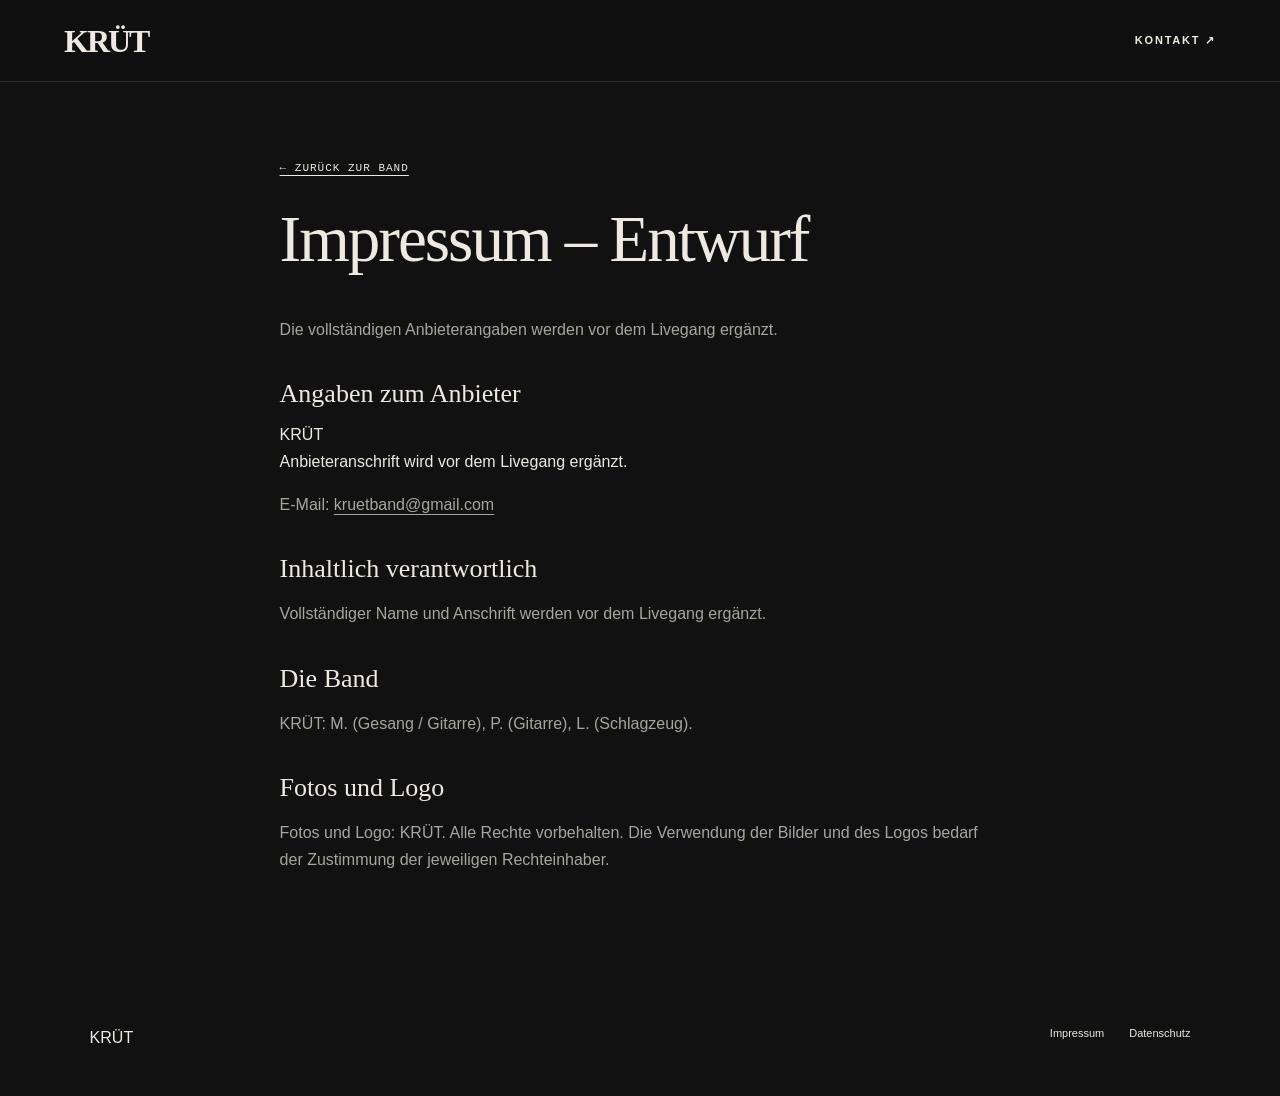
==== site/impressum.html @ bb8f028b "Build responsive KRÜT band website and prepare GitHub Pages [skip pages]" ====
<!doctype html>
<html lang="de">
<head>
<meta charset="utf-8">
<meta name="viewport" content="width=device-width,initial-scale=1">
<title>Impressum — KRÜT</title>
<meta name="robots" content="noindex">
<link rel="icon" href="assets/favicon.svg" type="image/svg+xml">
<link rel="stylesheet" href="styles.css">
</head>
<body>
<a class="skip" href="#inhalt">Zum Inhalt springen</a>
<header class="header">
<a class="wordmark" href="index.html">KRÜT</a>
<nav aria-label="Hauptnavigation">
<a href="index.html#kontakt">Kontakt ↗</a>
</nav>
</header>
<main class="section legal" id="inhalt">
<a class="back" href="index.html">← Zurück zur Band</a>
<h1>Impressum – Entwurf</h1>
<p>Die vollständigen Anbieterangaben werden vor dem Livegang ergänzt.</p>
<h2>Angaben zum Anbieter</h2>
<address>KRÜT<br>Anbieteranschrift wird vor dem Livegang ergänzt.</address>
<p>E-Mail: <a href="mailto:kruetband@gmail.com">kruetband@gmail.com</a>
</p>
<h2>Inhaltlich verantwortlich</h2>
<p>Vollständiger Name und Anschrift werden vor dem Livegang ergänzt.</p>
<h2>Die Band</h2>
<p>KRÜT: M. (Gesang / Gitarre), P. (Gitarre), L. (Schlagzeug).</p>
<h2>Fotos und Logo</h2>
<p>Fotos und Logo: KRÜT. Alle Rechte vorbehalten. Die Verwendung der Bilder und des Logos bedarf der Zustimmung der jeweiligen Rechteinhaber.</p>
</main>
<footer>
<a href="index.html">KRÜT</a>
<nav aria-label="Rechtliches">
<a href="impressum.html">Impressum</a>
<a href="datenschutz.html">Datenschutz</a>
</nav>
</footer>
</body>
</html>
---- site/styles.css ----
@charset "UTF-8";
  
:root {
  color-scheme:dark;
  --bg:#101110;
  --ink:#eeeae1;
  --muted:#a5a79f;
  --line:#363a34;
  --accent:#c3b396;
  --red:#c5764d}
* {
  box-sizing:border-box}
html {
  scroll-behavior:smooth;
  scroll-padding-top:100px}
body {
  margin:0;
  background:var(--bg);
  color:var(--ink);
  font:16px/1.7 Arial,Helvetica,sans-serif}
a {
  color:inherit;
  text-decoration:none}
button,a {
  -webkit-tap-highlight-color:transparent}
a:focus-visible {
  outline:2px solid var(--accent);
  outline-offset:7px}
img {
  display:block;
  max-width:100%;
  height:auto}
::selection {
  background:#c3b396;
  color:#101110}
.skip {
  position:fixed;
  top:-100px;
  left:20px;
  padding:12px;
  background:var(--ink);
  color:var(--bg);
  z-index:100}
.skip:focus {
  top:10px}
.header {
  position:sticky;
  top:0;
  z-index:10;
  height:82px;
  padding:0 5%;
  display:flex;
  align-items:center;
  justify-content:space-between;
  gap:24px;
  border-bottom:1px solid #ffffff1c;
  background:#101110f5}
.wordmark {
  font-family:Georgia,serif;
  font-weight:bold;
  font-size:32px;
  letter-spacing:-2px;
  line-height:1}
.wordmark span {
  font:16px monospace;
  color:var(--red);
  margin-left:12px}
.header nav {
  display:flex;
  gap:34px;
  font-size:11px;
  letter-spacing:1.8px;
  text-transform:uppercase;
  font-weight:bold}
.header a:hover,.text-link:hover,footer a:hover {
  color:var(--accent)}
.hero {
  height:min(850px,calc(100svh - 82px));
  min-height:650px;
  position:relative;
  isolation:isolate;
  overflow:hidden;
  background:#080a09}
.hero-photo {
  position:absolute;
  inset:0;
  width:100%;
  height:100%;
  object-fit:cover;
  object-position:67% 42%;
  z-index:-3}
.hero-shade {
  position:absolute;
  inset:0;
  background:linear-gradient(90deg,rgba(5,8,7,.92) 0%,rgba(5,8,7,.75) 28%,rgba(5,8,7,.12) 70%),linear-gradient(0deg,#101110 0%,transparent 35%);
  z-index:-2}
.hero-content {
  margin-left:7%;
  padding-top:45px;
  width:570px;
  max-width:85%}
.eyebrow,.section-label,.hero-foot,.status {
  font:11px/1.6 'Courier New',monospace;
  letter-spacing:2px;
  text-transform:uppercase}
.eyebrow {
  color:var(--accent);
  display:flex;
  align-items:center;
  gap:12px}
.ember {
  width:5px;
  height:5px;
  background:var(--red);
  box-shadow:0 0 15px #dc6538}
.hero h1 {
  margin:14px 0 0;
  width:310px}
.hero-logo {
  width:100%;
  mix-blend-mode:screen}
.hero-line {
  font-family:Georgia,serif;
  font-size:clamp(25px,3vw,40px);
  line-height:1.2;
  margin:12px 0 30px;
  letter-spacing:-1px}
.actions {
  display:flex;
  flex-wrap:wrap;
  gap:12px}
.button {
  display:inline-flex;
  gap:24px;
  align-items:center;
  justify-content:space-between;
  padding:13px 20px;
  background:var(--ink);
  border:1px solid var(--ink);
  color:#101110;
  font-size:12px;
  font-weight:bold;
  transition:background .2s,color .2s}
.button:hover {
  background:var(--accent);
  border-color:var(--accent)}
.button.ghost {
  background:#10111070;
  color:var(--ink);
  border-color:#777971}
.button.ghost:hover {
  border-color:var(--ink);
  background:#232820}
.hero-foot {
  position:absolute;
  bottom:24px;
  left:7%;
  right:7%;
  display:flex;
  justify-content:space-between;
  gap:24px;
  color:var(--muted);
  letter-spacing:1px;
  font-size:10px}
.hero-foot a {
  color:var(--ink)}
.hero-foot a span {
  margin-left:18px}
.section {
  padding:70px 7% 90px;
  scroll-margin-top:10px}
.section-label {
  display:flex;
  justify-content:space-between;
  gap:24px;
  color:var(--muted);
  padding-bottom:24px;
  border-top:1px solid var(--line);
  padding-top:18px;
  font-size:10px;
  letter-spacing:1.4px}
.about {
  padding-top:65px}
.about-grid,.live-grid {
  display:grid;
  grid-template-columns:1.1fr 1fr;
  gap:9%;
  padding-top:28px}
h2 {
  font:clamp(35px,4.2vw,62px)/1.07 Georgia,'Times New Roman',serif;
  letter-spacing:-2px;
  margin:0 0 36px}
h2 em {
  font-weight:normal;
  color:var(--accent)}
.about-copy {
  padding-top:3px;
  color:var(--muted);
  max-width:500px}
.about-copy p {
  margin:0 0 24px}
.about-copy .lead {
  font-size:20px;
  line-height:1.5;
  color:var(--ink)}
.members {
  background:#171a17}
.member-grid {
  display:grid;
  grid-template-columns:repeat(3,1fr);
  gap:26px;
  margin-top:40px}
figure {
  margin:0}
.portrait {
  overflow:hidden;
  aspect-ratio:3/4;
  background:#232720}
.portrait img {
  width:100%;
  height:100%;
  object-fit:cover;
  filter:grayscale(.85) brightness(.83);
  transition:filter .4s,transform .7s}
.portrait:hover img {
  filter:grayscale(0) brightness(.95);
  transform:scale(1.025)}
figcaption {
  padding:20px 0 0;
  position:relative}
figcaption h3 {
  font:36px/1 Georgia,serif;
  margin:0 0 8px}
figcaption>span {
  font-size:12px;
  color:var(--muted)}
figcaption .member-number {
  position:absolute;
  right:0;
  top:25px;
  font:22px Georgia,serif;
  color:#7c806f}
.live-info {
  border-left:1px solid var(--line);
  padding:8px 0 10px 35px;
  align-self:start}
.status {
  color:var(--accent);
  font-size:11px;
  letter-spacing:1px}
.live-info p:not(.status) {
  color:var(--muted);
  font-size:14px}
.text-link {
  font-size:12px;
  font-weight:bold;
  display:inline-block;
  margin-top:20px;
  padding-bottom:6px;
  border-bottom:1px solid #74786b}
.text-link span {
  margin-left:28px}
.channels {
  padding-top:15px}
.channel {
  display:grid;
  grid-template-columns:50px 1fr 1fr 40px;
  align-items:center;
  gap:20px;
  padding:27px 0;
  border-bottom:1px solid var(--line);
  transition:color .2s}
.channel:hover {
  color:var(--accent)}
.channel-index {
  font:11px monospace;
  color:var(--muted)}
.channel-name {
  font:clamp(26px,3vw,42px) Georgia,serif;
  letter-spacing:-1px}
.channel-copy {
  color:var(--muted);
  font-size:13px}
.arrow {
  font:32px Arial;
  text-align:right}
.contact {
  background:#1d221c;
  padding-bottom:100px}
.contact .eyebrow {
  margin:30px 0 20px}
.contact h2 {
  font-size:clamp(40px,6vw,83px)}
.email {
  display:inline-block;
  font-size:clamp(16px,2.5vw,30px);
  padding-bottom:10px;
  border-bottom:1px solid #929982;
  overflow-wrap:anywhere}
.email span {
  margin-left:30px;
  color:var(--accent)}
.email:hover {
  color:var(--accent)}
footer {
  padding:45px 7%;
  display:flex;
  align-items:start;
  gap:50px}
footer p {
  font-size:12px;
  color:var(--muted);
  margin:0}
footer p span {
  font-size:10px}
footer nav {
  margin-left:auto;
  display:flex;
  gap:25px;
  font-size:11px}
.legal {
  max-width:900px;
  margin:auto;
  min-height:70vh}
.legal h1 {
  font:clamp(38px,6vw,65px)/1.1 Georgia,serif;
  letter-spacing:-2px;
  margin:25px 0 40px}
.legal h2 {
  font:26px Georgia,serif;
  letter-spacing:0;
  margin:36px 0 12px}
.legal p,.legal li {
  color:var(--muted)}
.legal a {
  text-decoration:underline;
  text-underline-offset:4px}
.legal address {
  font-style:normal}
.legal .back {
  font:11px monospace;
  text-transform:uppercase;
  letter-spacing:1px}
.legal li {
  margin-bottom:10px}

@media(min-width:1700px) {
  .hero-content {
  margin-left:max(7%,calc((100vw - 1450px)/2))}
}
@media(max-width:800px) {
  .header {
  height:auto;
  min-height:76px;
  padding:18px 6%;
  gap:16px}
.header nav {
  gap:18px;
  font-size:10px;
  letter-spacing:1px}
.wordmark {
  font-size:28px}
.hero {
  height:790px;
  min-height:0}
.hero-photo {
  object-position:62% 35%}
.hero-shade {
  background:linear-gradient(90deg,#080b09b0,#080b0920),linear-gradient(0deg,#101110 0%,#101110da 28%,transparent 90%)}
.hero-content {
  padding-top:150px;
  margin-left:7%}
.hero h1 {
  width:270px}
.hero-line {
  font-size:35px}
.hero-foot>span {
  display:none}
.hero-foot {
  bottom:25px}
.section {
  padding:50px 7% 60px}
.about-grid,.live-grid {
  grid-template-columns:1fr;
  gap:0;
  padding-top:18px}
.about-copy {
  max-width:unset}
.member-grid {
  gap:14px}
.portrait {
  aspect-ratio:2/3}
.live-info {
  padding-left:22px}
.section-label span:last-child {
  max-width:50%;
  text-align:right;
  letter-spacing:.5px}
.channels {
  padding-top:10px}
.channel {
  grid-template-columns:24px 1fr 35px;
  gap:12px}
.channel-copy {
  grid-column:2;
  grid-row:2}
.channel .arrow {
  grid-column:3;
  grid-row:1/3}
.channel {
  row-gap:5px}
footer {
  flex-wrap:wrap;
  gap:25px}
footer nav {
  margin-left:0;
  flex-basis:100%}
.legal {
  padding-top:40px}
}

@media(max-width:500px) {
  html {
  scroll-padding-top:120px}
.header {
  flex-wrap:wrap;
  padding:14px 7%;
  gap:14px}
.header .wordmark {
  font-size:27px}
.header nav {
  width:100%;
  justify-content:space-between;
  gap:12px;
  font-size:10px}
.hero {
  height:730px}
.hero-photo {
  object-position:58% 15%;
  height:68%}
.hero-shade {
  background:linear-gradient(0deg,#101110 20%,#101110e0 40%,#10111010 85%)}
.hero-content {
  padding-top:230px;
  max-width:86%}
.hero h1 {
  width:210px;
  margin-top:0}
.hero .eyebrow {
  position:absolute;
  top:20px;
  font-size:10px}
.hero-line {
  font-size:30px;
  margin-top:0}
.hero-logo {
  margin-bottom:-12px}
.actions {
  gap:10px}
.button {
  padding:12px 15px;
  font-size:11px;
  gap:12px}
.hero-foot {
  font-size:9px}
.section-label {
  font-size:9px;
  gap:15px}
.member-grid {
  grid-template-columns:1fr;
  gap:36px}
.portrait {
  aspect-ratio:4/5}
.portrait img {
  object-position:center 35%}
.members h2 {
  margin-bottom:24px}
.member-grid {
  margin-top:25px}
h2 {
  letter-spacing:-1.2px}
.contact h2 {
  font-size:40px}
.email span {
  margin-left:5px}
.channel {
  padding:22px 0}
footer nav {
  gap:22px}
}

@media(prefers-reduced-motion:reduce) {
  html {
  scroll-behavior:auto}
* {
  transition:none!important}
}
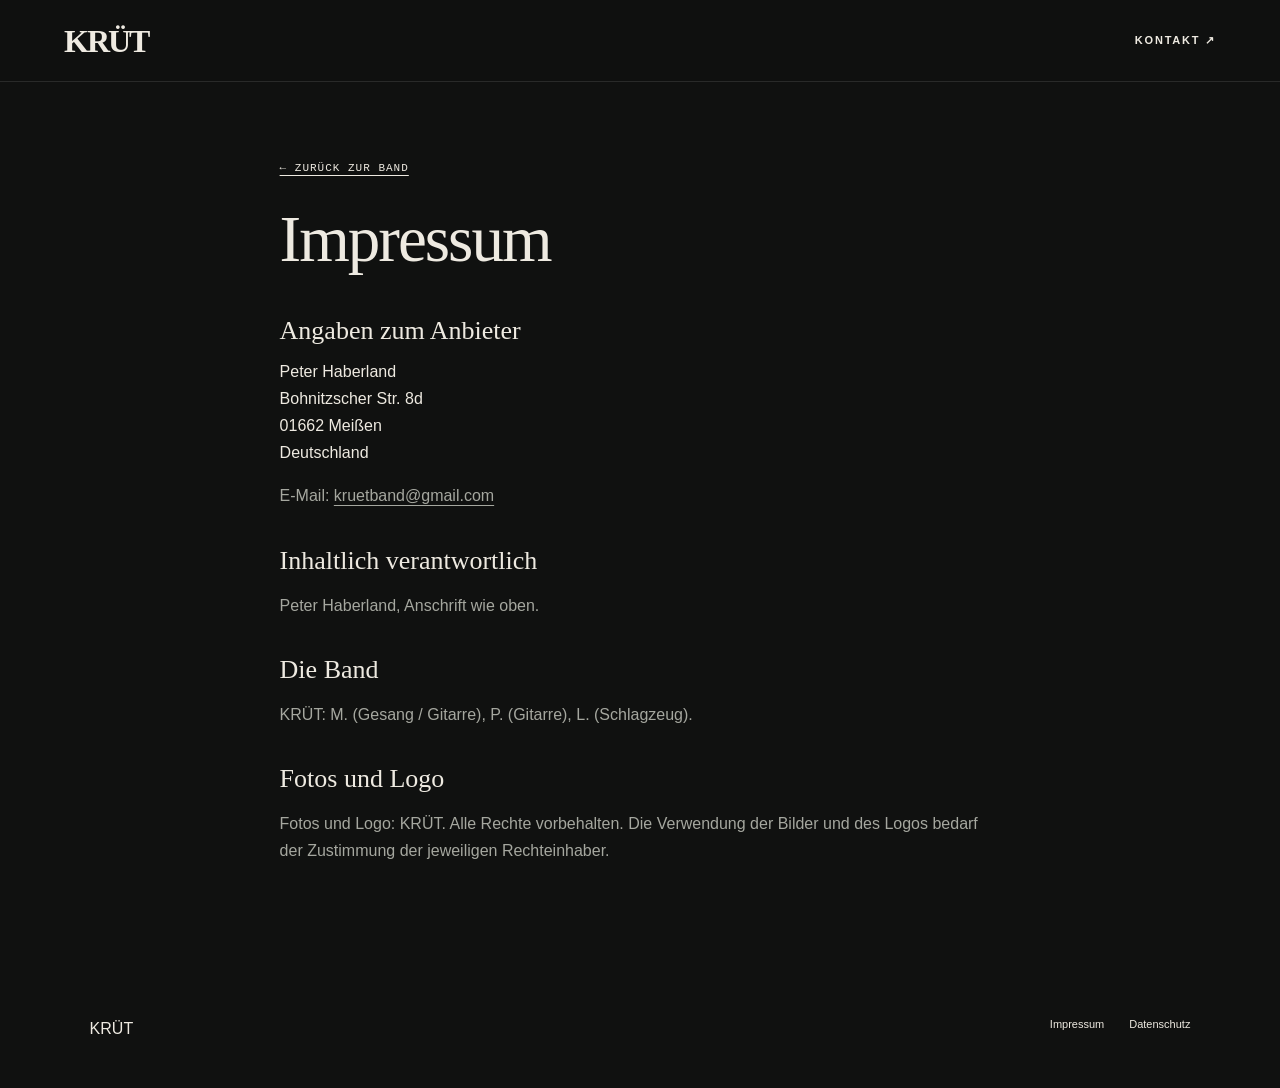
==== commit 59233a47: "Complete approved legal contact details and publish band website" ====
--- a/site/impressum.html
+++ b/site/impressum.html
@@ -18,14 +18,13 @@
 </header>
 <main class="section legal" id="inhalt">
 <a class="back" href="index.html">← Zurück zur Band</a>
-<h1>Impressum – Entwurf</h1>
-<p>Die vollständigen Anbieterangaben werden vor dem Livegang ergänzt.</p>
+<h1>Impressum</h1>
 <h2>Angaben zum Anbieter</h2>
-<address>KRÜT<br>Anbieteranschrift wird vor dem Livegang ergänzt.</address>
+<address>Peter Haberland<br>Bohnitzscher Str. 8d<br>01662 Meißen<br>Deutschland</address>
 <p>E-Mail: <a href="mailto:kruetband@gmail.com">kruetband@gmail.com</a>
 </p>
 <h2>Inhaltlich verantwortlich</h2>
-<p>Vollständiger Name und Anschrift werden vor dem Livegang ergänzt.</p>
+<p>Peter Haberland, Anschrift wie oben.</p>
 <h2>Die Band</h2>
 <p>KRÜT: M. (Gesang / Gitarre), P. (Gitarre), L. (Schlagzeug).</p>
 <h2>Fotos und Logo</h2>
